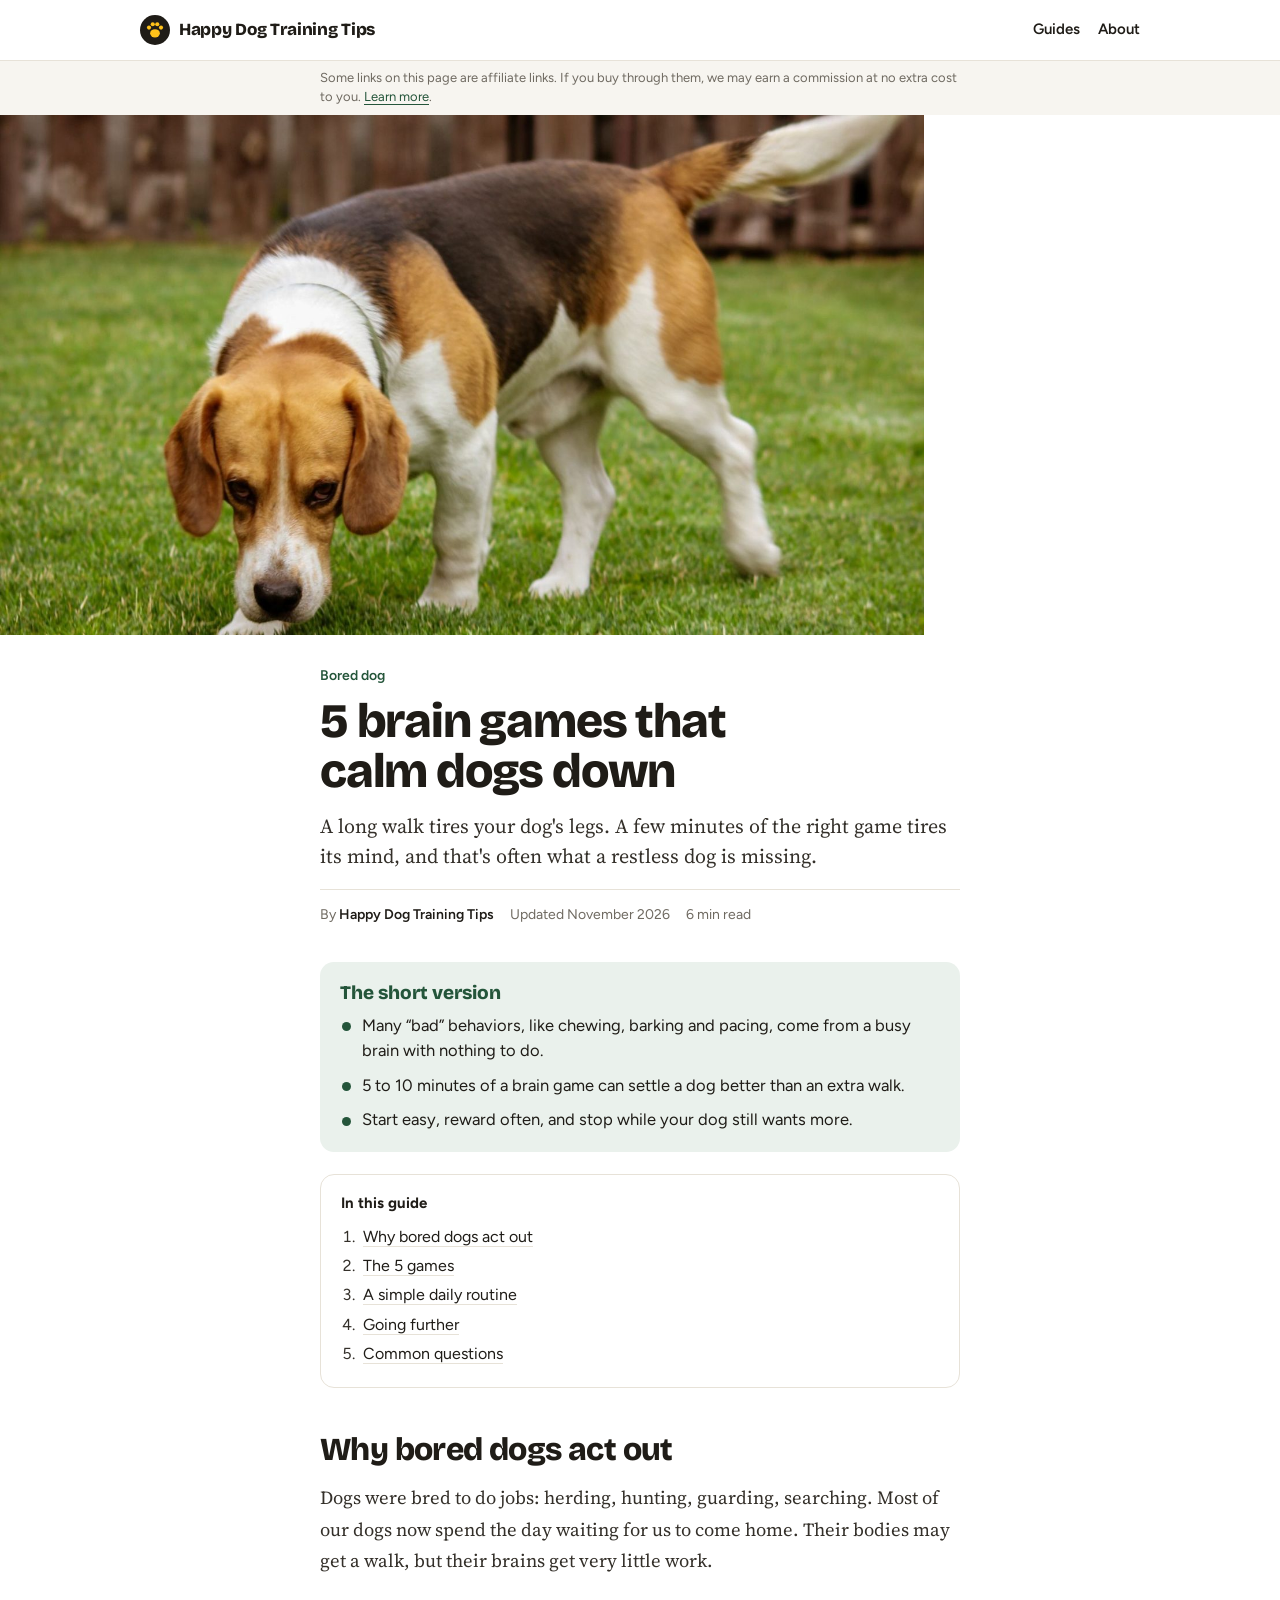
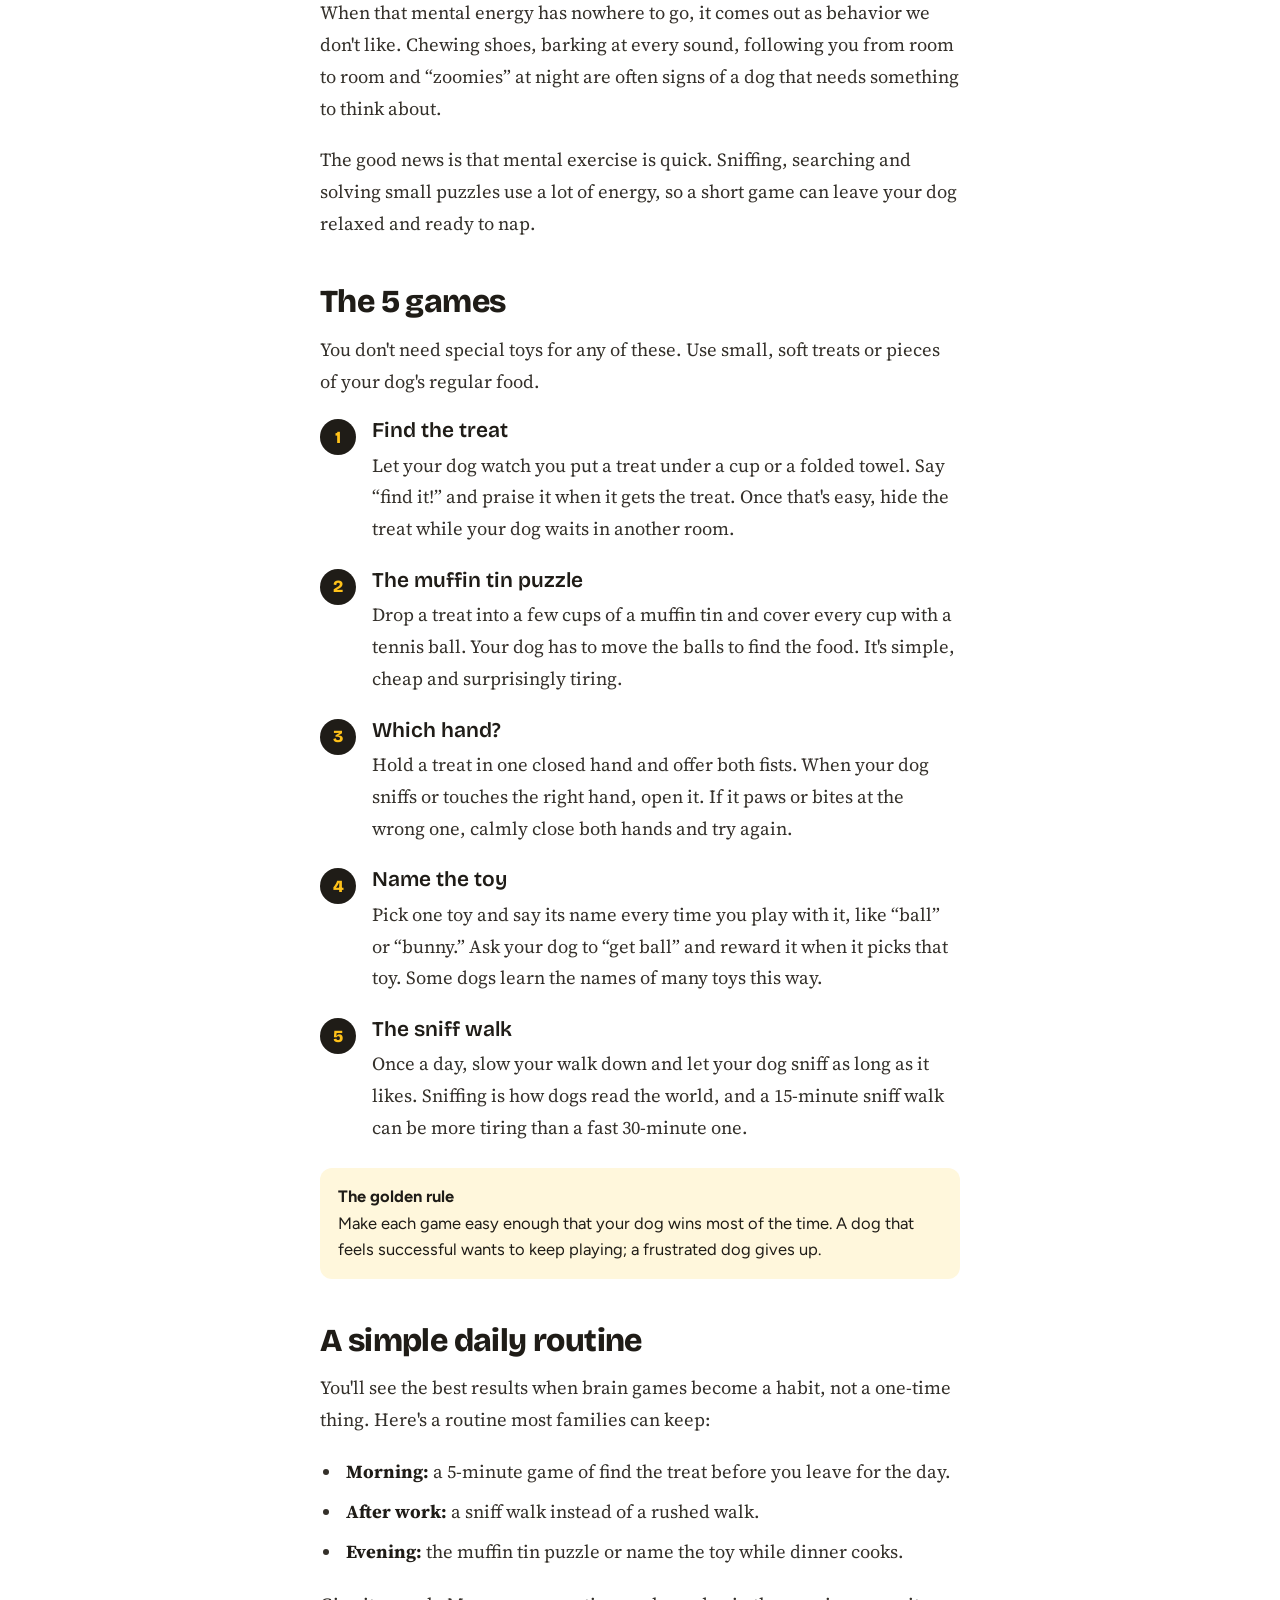
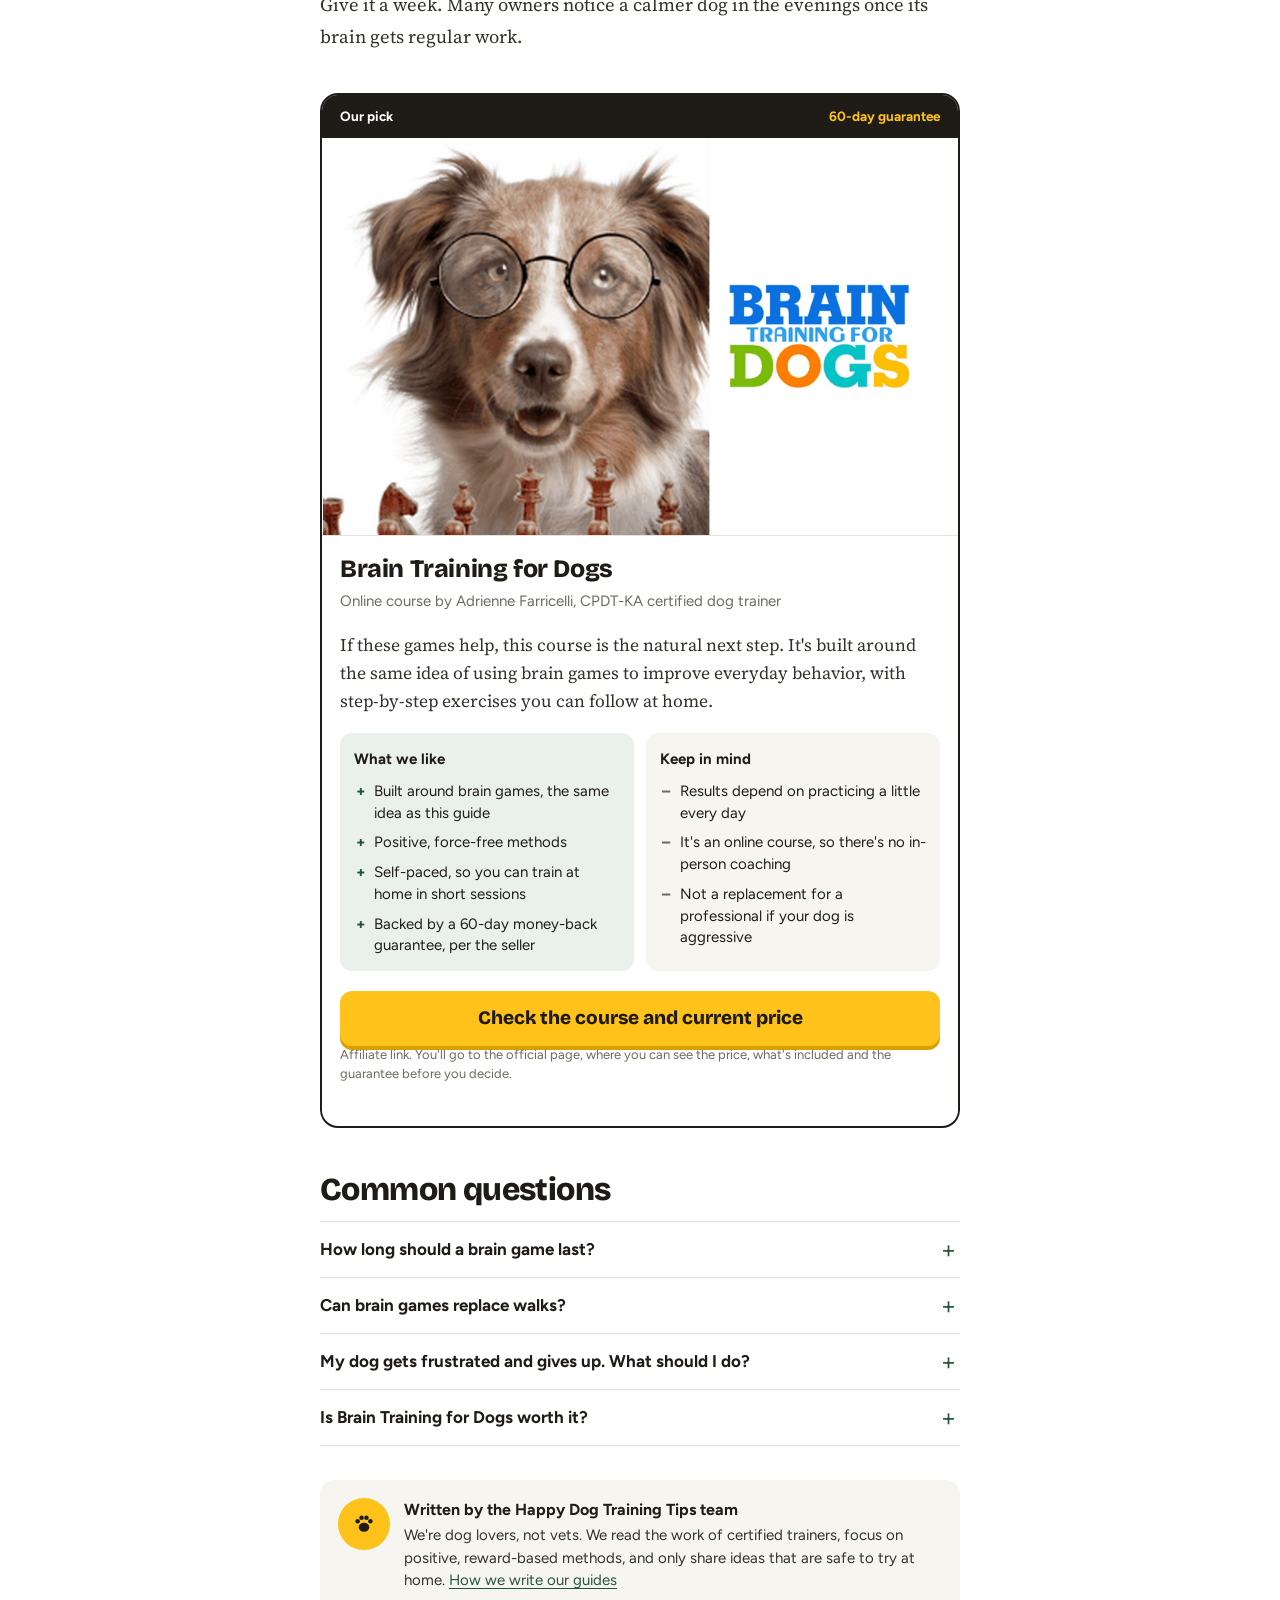
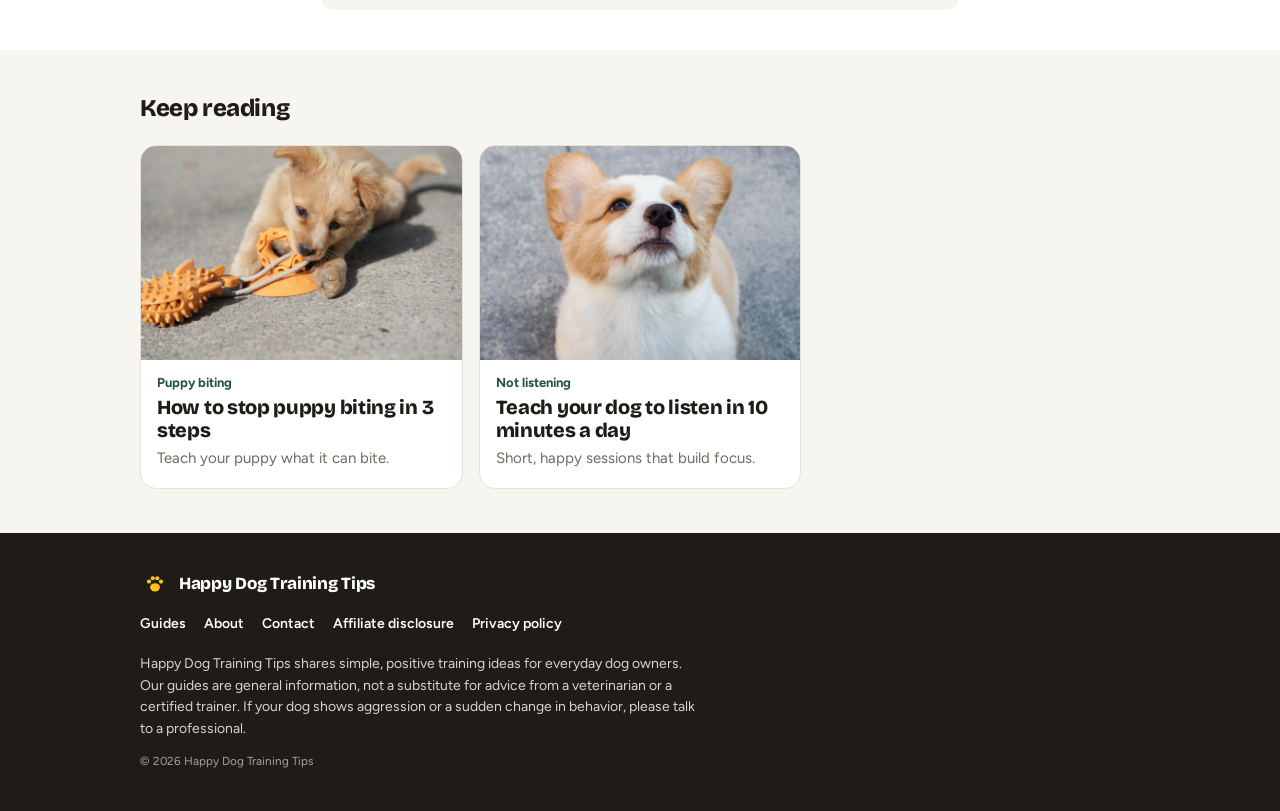
==== public/bored-dog.html @ 6b755941 "Site Happy Dog Training Tips: início, 3 guias e páginas de confiança Co-Authored-By: Claude Opus 5.5" ====
<!DOCTYPE html>
<html lang="en">
<head>
<meta charset="UTF-8">
<meta name="viewport" content="width=device-width, initial-scale=1.0">
<title>5 Brain Games That Calm Dogs Down (Easy, at Home) | Happy Dog Training Tips</title>
<meta name="description" content="Is your dog bored, restless or destructive? Try these 5 easy brain games that tire your dog's mind and help it settle down at home.">
<meta property="og:title" content="5 Brain Games That Calm Dogs Down (Easy, at Home) | Happy Dog Training Tips">
<meta property="og:description" content="Is your dog bored, restless or destructive? Try these 5 easy brain games that tire your dog's mind and help it settle down at home.">
<meta property="og:type" content="article">
<meta name="theme-color" content="#FFFFFF">
<link rel="icon" href="data:image/svg+xml,<svg viewBox='0 0 32 32' aria-hidden='true'><circle cx='16' cy='16' r='16' fill='%231F1C17'/><g fill='%23FFC21A'><ellipse cx='16' cy='19.5' rx='5.2' ry='4.4'/><circle cx='9.6' cy='13.4' r='2.2'/><circle cx='13.6' cy='9.8' r='2.2'/><circle cx='18.4' cy='9.8' r='2.2'/><circle cx='22.4' cy='13.4' r='2.2'/></g></svg>">
<link rel="preconnect" href="https://fonts.googleapis.com">
<link rel="preconnect" href="https://fonts.gstatic.com" crossorigin>
<link href="https://fonts.googleapis.com/css2?family=Bricolage+Grotesque:opsz,wght@12..96,600;12..96,800&family=Figtree:wght@400;600;700&family=Source+Serif+4:opsz,wght@8..60,400;8..60,600&display=swap" rel="stylesheet">
<link rel="stylesheet" href="css/style.css">
</head>
<body>
<header class="site-header">
  <div class="wide">
    <a class="logo" href="index.html"><svg viewBox="0 0 32 32" aria-hidden="true"><circle cx="16" cy="16" r="16" fill="#1F1C17"/><g fill="#FFC21A"><ellipse cx="16" cy="19.5" rx="5.2" ry="4.4"/><circle cx="9.6" cy="13.4" r="2.2"/><circle cx="13.6" cy="9.8" r="2.2"/><circle cx="18.4" cy="9.8" r="2.2"/><circle cx="22.4" cy="13.4" r="2.2"/></g></svg><span>Happy Dog Training Tips</span></a>
    <nav class="site-nav" aria-label="Main"><a href="index.html">Guides</a><a href="about.html" class="hide-sm">About</a></nav>
  </div>
</header>
<div class="disclosure"><div class="wrap">Some links on this page are affiliate links. If you buy through them, we may earn a commission at no extra cost to you. <a href="disclosure.html">Learn more</a>.</div></div>
<main>
<div class="photo photo-hero"><img src="img/bored-dog.jpg" alt="A beagle sniffing the grass in a backyard" loading="lazy" onerror="this.remove()"></div>
<article class="wrap">
<div class="article-head">
<a class="crumb" href="index.html">Bored dog</a>
<h1>5 brain games that calm dogs down</h1>
<p class="dek">A long walk tires your dog's legs. A few minutes of the right game tires its mind, and that's often what a restless dog is missing.</p>
<div class="byline"><span>By <strong>Happy Dog Training Tips</strong></span><span>Updated November 2026</span><span>6 min read</span></div>
</div>
<div class="prose">
<section class="summary" aria-label="Quick answer"><h2>The short version</h2><ul><li>Many “bad” behaviors, like chewing, barking and pacing, come from a busy brain with nothing to do.</li><li>5 to 10 minutes of a brain game can settle a dog better than an extra walk.</li><li>Start easy, reward often, and stop while your dog still wants more.</li></ul></section>
<nav class="toc" aria-label="In this guide"><p>In this guide</p><ol><li><a href="#why">Why bored dogs act out</a></li><li><a href="#games">The 5 games</a></li><li><a href="#routine">A simple daily routine</a></li><li><a href="#our-pick">Going further</a></li><li><a href="#faq">Common questions</a></li></ol></nav>
<h2 id="why">Why bored dogs act out</h2>
<p>Dogs were bred to do jobs: herding, hunting, guarding, searching. Most of our dogs now spend the day waiting for us to come home. Their bodies may get a walk, but their brains get very little work.</p>
<p>When that mental energy has nowhere to go, it comes out as behavior we don't like. Chewing shoes, barking at every sound, following you from room to room and “zoomies” at night are often signs of a dog that needs something to think about.</p>
<p>The good news is that mental exercise is quick. Sniffing, searching and solving small puzzles use a lot of energy, so a short game can leave your dog relaxed and ready to nap.</p>

<h2 id="games">The 5 games</h2>
<p>You don't need special toys for any of these. Use small, soft treats or pieces of your dog's regular food.</p>
<ol class="steps">
<li><h3>Find the treat</h3><p>Let your dog watch you put a treat under a cup or a folded towel. Say “find it!” and praise it when it gets the treat. Once that's easy, hide the treat while your dog waits in another room.</p></li>
<li><h3>The muffin tin puzzle</h3><p>Drop a treat into a few cups of a muffin tin and cover every cup with a tennis ball. Your dog has to move the balls to find the food. It's simple, cheap and surprisingly tiring.</p></li>
<li><h3>Which hand?</h3><p>Hold a treat in one closed hand and offer both fists. When your dog sniffs or touches the right hand, open it. If it paws or bites at the wrong one, calmly close both hands and try again.</p></li>
<li><h3>Name the toy</h3><p>Pick one toy and say its name every time you play with it, like “ball” or “bunny.” Ask your dog to “get ball” and reward it when it picks that toy. Some dogs learn the names of many toys this way.</p></li>
<li><h3>The sniff walk</h3><p>Once a day, slow your walk down and let your dog sniff as long as it likes. Sniffing is how dogs read the world, and a 15-minute sniff walk can be more tiring than a fast 30-minute one.</p></li>
</ol>
<p class="callout"><strong>The golden rule</strong>Make each game easy enough that your dog wins most of the time. A dog that feels successful wants to keep playing; a frustrated dog gives up.</p>

<h2 id="routine">A simple daily routine</h2>
<p>You'll see the best results when brain games become a habit, not a one-time thing. Here's a routine most families can keep:</p>
<ul>
<li><strong>Morning:</strong> a 5-minute game of find the treat before you leave for the day.</li>
<li><strong>After work:</strong> a sniff walk instead of a rushed walk.</li>
<li><strong>Evening:</strong> the muffin tin puzzle or name the toy while dinner cooks.</li>
</ul>
<p>Give it a week. Many owners notice a calmer dog in the evenings once its brain gets regular work.</p>
<section class="pick" id="our-pick" aria-labelledby="pick-title">
  <div class="pick-top"><span>Our pick</span><span>60-day guarantee</span></div>
  <div class="photo"><img src="img/course.jpg" alt="Brain Training for Dogs online course" loading="lazy" onerror="this.remove()"></div>
  <div class="pick-body">
    <h3 id="pick-title">Brain Training for Dogs</h3>
    <p class="by">Online course by Adrienne Farricelli, CPDT-KA certified dog trainer</p>
    <p class="why">If these games help, this course is the natural next step. It's built around the same idea of using brain games to improve everyday behavior, with step-by-step exercises you can follow at home.</p>
    <div class="proscons">
      <div class="pros"><p>What we like</p><ul>
        <li>Built around brain games, the same idea as this guide</li>
        <li>Positive, force-free methods</li>
        <li>Self-paced, so you can train at home in short sessions</li>
        <li>Backed by a 60-day money-back guarantee, per the seller</li>
      </ul></div>
      <div class="cons"><p>Keep in mind</p><ul>
        <li>Results depend on practicing a little every day</li>
        <li>It's an online course, so there's no in-person coaching</li>
        <li>Not a replacement for a professional if your dog is aggressive</li>
      </ul></div>
    </div>
    <a class="btn" href="https://a57eedqi3d25ma1549mf35sd-j.hop.clickbank.net?tid=bored" rel="sponsored nofollow noopener" target="_blank">Check the course and current price</a>
    <p class="btn-note">Affiliate link. You'll go to the official page, where you can see the price, what's included and the guarantee before you decide.</p>
  </div>
</section>
<h2 id="faq">Common questions</h2>
<div class="faq"><details><summary>How long should a brain game last?</summary><div class="answer">Start with 5 minutes. Some dogs can happily play for 10 to 15 minutes, but it's always better to stop while your dog is still excited than to push until it loses interest.</div></details><details><summary>Can brain games replace walks?</summary><div class="answer">No. Dogs need both. Walks give physical exercise and time outside; brain games add the mental work many dogs are missing. Together they make a calmer, happier dog.</div></details><details><summary>My dog gets frustrated and gives up. What should I do?</summary><div class="answer">Make the game easier. Use a smellier treat, let your dog watch you hide it, or use fewer cups. Then add difficulty slowly, only when your dog is succeeding every time.</div></details><details><summary>Is Brain Training for Dogs worth it?</summary><div class="answer">If your dog enjoys these games and you'd like a structured plan, it can be a good fit. It's an online, self-paced course built on positive methods, and the seller offers a 60-day money-back guarantee. Check the official page for current details before you buy.</div></details></div>
<aside class="author">
  <div class="avatar"><svg viewBox="0 0 32 32" aria-hidden="true"><g fill="#1F1C17"><ellipse cx="16" cy="19.5" rx="5.6" ry="4.8"/><circle cx="9.2" cy="13" r="2.4"/><circle cx="13.4" cy="9.2" r="2.4"/><circle cx="18.6" cy="9.2" r="2.4"/><circle cx="22.8" cy="13" r="2.4"/></g></svg></div>
  <p><strong>Written by the Happy Dog Training Tips team</strong>We're dog lovers, not vets. We read the work of certified trainers, focus on positive, reward-based methods, and only share ideas that are safe to try at home. <a href="about.html">How we write our guides</a></p>
</aside>
</div>
</article>
<section class="related"><div class="wide"><h2>Keep reading</h2><div class="cards"><a class="card" href="puppy-biting.html"><div class="photo"><img src="img/puppy-biting.jpg" alt="A puppy chewing on a rubber toy" loading="lazy" onerror="this.remove()"></div><div class="card-body"><p class="topic">Puppy biting</p><h3>How to stop puppy biting in 3 steps</h3><p>Teach your puppy what it can bite.</p></div></a><a class="card" href="dog-listening.html"><div class="photo"><img src="img/dog-listening.jpg" alt="A corgi puppy looking up, paying attention" loading="lazy" onerror="this.remove()"></div><div class="card-body"><p class="topic">Not listening</p><h3>Teach your dog to listen in 10 minutes a day</h3><p>Short, happy sessions that build focus.</p></div></a></div></div></section>
</main>
<footer class="site-footer">
  <div class="wide">
    <a class="logo" href="index.html"><svg viewBox="0 0 32 32" aria-hidden="true"><circle cx="16" cy="16" r="16" fill="#1F1C17"/><g fill="#FFC21A"><ellipse cx="16" cy="19.5" rx="5.2" ry="4.4"/><circle cx="9.6" cy="13.4" r="2.2"/><circle cx="13.6" cy="9.8" r="2.2"/><circle cx="18.4" cy="9.8" r="2.2"/><circle cx="22.4" cy="13.4" r="2.2"/></g></svg><span>Happy Dog Training Tips</span></a>
    <nav aria-label="Footer">
      <a href="index.html">Guides</a><a href="about.html">About</a><a href="contact.html">Contact</a><a href="disclosure.html">Affiliate disclosure</a><a href="privacy.html">Privacy policy</a>
    </nav>
    <p>Happy Dog Training Tips shares simple, positive training ideas for everyday dog owners. Our guides are general information, not a substitute for advice from a veterinarian or a certified trainer. If your dog shows aggression or a sudden change in behavior, please talk to a professional.</p>
    <small>© 2026 Happy Dog Training Tips</small>
  </div>
</footer>
</body>
</html>
---- public/css/style.css ----
/* Happy Dog Training Tips — shared styles */
:root{
  --paper:#FFFFFF;
  --wash:#F7F5F0;
  --ink:#1F1C17;
  --body-ink:#34302A;
  --stone:#6F6A61;
  --line:#E7E2D8;
  --forest:#24553A;
  --forest-wash:#EAF1EC;
  --sun:#FFC21A;
  --sun-deep:#D9A100;
  --display:"Bricolage Grotesque",system-ui,sans-serif;
  --serif:"Source Serif 4",Georgia,"Times New Roman",serif;
  --sans:"Figtree",system-ui,-apple-system,"Segoe UI",Roboto,sans-serif;
}
*{box-sizing:border-box;margin:0;padding:0}
html{-webkit-text-size-adjust:100%;scroll-behavior:smooth;overflow-x:clip}
@media (prefers-reduced-motion:reduce){html{scroll-behavior:auto}}
body{overflow-x:clip;background:var(--paper);color:var(--ink);font-family:var(--sans);font-size:16px;line-height:1.55}
img{display:block;max-width:100%;height:auto}
a{color:var(--forest);text-underline-offset:3px}
:focus-visible{outline:3px solid var(--forest);outline-offset:3px;border-radius:4px}
.wrap{max-width:680px;margin:0 auto;padding-left:max(20px,env(safe-area-inset-left,0px));padding-right:max(20px,env(safe-area-inset-right,0px))}
.wide{max-width:1040px;margin:0 auto;padding-left:max(20px,env(safe-area-inset-left,0px));padding-right:max(20px,env(safe-area-inset-right,0px))}
.sr-only{position:absolute;width:1px;height:1px;overflow:hidden;clip:rect(0 0 0 0);white-space:nowrap}

/* ---------- Header ---------- */
.site-header{border-bottom:1px solid var(--line);background:var(--paper)}
.site-header .wide{display:flex;align-items:center;justify-content:space-between;gap:12px;min-height:60px}
.logo{display:flex;align-items:center;gap:9px;min-width:0;text-decoration:none;color:var(--ink);font-family:var(--display);font-weight:800;font-size:17px;letter-spacing:-.3px}
.logo span{white-space:nowrap;overflow:hidden;text-overflow:ellipsis;min-width:0}
.logo svg{width:30px;height:30px;flex:none}
.site-nav{display:flex;gap:18px;flex:none}
.site-nav a{color:var(--ink);text-decoration:none;font-weight:600;font-size:15px}
.site-nav a[aria-current="page"]{color:var(--forest)}
@media (max-width:420px){.site-nav{display:none}}

.disclosure{background:var(--wash);color:var(--stone);font-size:13px;line-height:1.45;padding:8px 0}

/* ---------- Photos ---------- */
.photo{background:#E9E4D9;overflow:hidden}
.photo img{width:100%;height:100%;object-fit:cover}
.photo-hero{aspect-ratio:4/3;max-height:520px}
@media (min-width:760px){.photo-hero{aspect-ratio:16/9}}
.credit{font-size:12px;color:var(--stone);padding:6px 20px 0;max-width:1040px;margin:0 auto}

/* ---------- Article ---------- */
.article-head{padding:28px 0 8px}
.crumb{font-size:14px;font-weight:600;color:var(--forest);text-decoration:none}
.article-head h1{font-family:var(--display);font-weight:800;font-size:clamp(32px,8.4vw,48px);line-height:1.04;letter-spacing:-1.2px;margin:10px 0 14px;text-wrap:balance}
.dek{font-family:var(--serif);font-size:20px;line-height:1.5;color:var(--body-ink);text-wrap:pretty}
.byline{display:flex;flex-wrap:wrap;gap:4px 16px;font-size:14px;color:var(--stone);margin:18px 0 0;padding-top:14px;border-top:1px solid var(--line)}
.byline strong{color:var(--ink);font-weight:600}

.prose{font-family:var(--serif);font-size:18.5px;line-height:1.72;color:var(--body-ink)}
.prose p{margin:0 0 20px}
.prose h2{font-family:var(--display);font-weight:800;color:var(--ink);font-size:clamp(26px,6.6vw,32px);line-height:1.12;letter-spacing:-.6px;margin:44px 0 14px;text-wrap:balance;scroll-margin-top:16px}
.prose h3{font-family:var(--display);font-weight:600;color:var(--ink);font-size:21px;line-height:1.25;margin:28px 0 8px}
.prose ul,.prose ol{margin:0 0 22px 1.2em}
.prose li{margin-bottom:8px;padding-left:4px}
.prose strong{color:var(--ink)}

/* Quick answer */
.summary{font-family:var(--sans);background:var(--forest-wash);border-radius:14px;padding:20px 20px 6px;margin:28px 0 8px}
.summary h2{font-family:var(--display);font-size:19px;font-weight:800;margin:0 0 10px;letter-spacing:0;color:var(--forest)}
.summary ul{list-style:none;margin:0 0 14px}
.summary li{font-size:16.5px;line-height:1.5;color:var(--ink);padding-left:22px;position:relative;margin-bottom:10px}
.summary li::before{content:"";position:absolute;left:2px;top:.55em;width:9px;height:9px;border-radius:50%;background:var(--forest)}

/* Table of contents */
.toc{font-family:var(--sans);border:1px solid var(--line);border-radius:14px;padding:16px 20px;margin:22px 0 10px}
.toc p{font-weight:700;font-size:15px;margin:0 0 8px;color:var(--ink)}
.toc ol{margin:0 0 4px 1.1em;font-size:16px;line-height:1.45}
.toc li{margin-bottom:6px}
.toc a{color:var(--ink);text-decoration:none;border-bottom:1px solid var(--line)}

/* Numbered method steps (real sequences only) */
.steps{list-style:none;margin:0 0 24px!important;counter-reset:step}
.steps>li{counter-increment:step;position:relative;padding:0 0 0 52px!important;margin-bottom:22px!important}
.steps>li::before{content:counter(step);position:absolute;left:0;top:2px;width:36px;height:36px;border-radius:50%;background:var(--ink);color:var(--sun);font-family:var(--display);font-weight:800;font-size:17px;display:grid;place-items:center}
.steps h3{margin:4px 0 6px}

/* Callout */
.callout{font-family:var(--sans);font-size:16.5px;line-height:1.55;color:var(--ink);background:#FFF7DC;border-radius:12px;padding:16px 18px;margin:6px 0 26px}
.callout strong{display:block;margin-bottom:2px}

/* ---------- Product pick ---------- */
.pick{font-family:var(--sans);border:2px solid var(--ink);border-radius:18px;overflow:hidden;margin:40px 0 30px;background:var(--paper)}
.pick-top{background:var(--ink);color:#fff;font-weight:700;font-size:13.5px;padding:10px 18px;display:flex;justify-content:space-between;align-items:center;gap:10px;white-space:nowrap}
.pick-top span:last-child{color:var(--sun)}
.pick .photo{aspect-ratio:16/10;background:#fff;border-bottom:1px solid var(--line)}
.pick .photo img{object-fit:contain}
.pick-body{padding:20px 18px 22px}
.pick h3{font-family:var(--display);font-weight:800;font-size:25px;line-height:1.1;letter-spacing:-.4px;margin:0 0 6px;color:var(--ink)}
.pick .by{font-size:15px;color:var(--stone);margin:0 0 16px}
.pick .why{font-family:var(--serif);font-size:17.5px;line-height:1.6;color:var(--body-ink);margin:0 0 18px}
.proscons{display:grid;gap:12px;margin:0 0 20px}
@media (min-width:560px){.proscons{grid-template-columns:1fr 1fr}}
.proscons div{border-radius:12px;padding:14px 14px 6px}
.pros{background:var(--forest-wash)}
.cons{background:var(--wash)}
.proscons p{font-weight:700;font-size:15px;margin:0 0 8px;color:var(--ink)}
.proscons ul{list-style:none;margin:0}
.proscons li{font-size:15px;line-height:1.45;padding-left:20px;position:relative;margin-bottom:8px;color:var(--ink)}
.pros li::before{content:"+";position:absolute;left:2px;font-weight:800;color:var(--forest)}
.cons li::before{content:"–";position:absolute;left:2px;font-weight:800;color:var(--stone)}
.btn{display:block;text-align:center;text-decoration:none;background:var(--sun);color:var(--ink);font-family:var(--display);font-weight:800;font-size:19px;line-height:1.2;padding:16px 18px;border-radius:12px;box-shadow:0 4px 0 var(--sun-deep);transition:transform .1s,box-shadow .1s}
.btn:active{transform:translateY(3px);box-shadow:0 1px 0 var(--sun-deep)}
.btn-note{font-size:13px;line-height:1.45;color:var(--stone);margin:18px 0 0}

/* Inline soft mention */
.soft{font-family:var(--sans);font-size:16px;line-height:1.5;border-left:3px solid var(--sun);padding:4px 0 4px 14px;margin:6px 0 26px;color:var(--ink)}

/* FAQ */
.faq{font-family:var(--sans);margin:8px 0 30px;border-top:1px solid var(--line)}
.faq details{border-bottom:1px solid var(--line)}
.faq summary{list-style:none;cursor:pointer;font-weight:700;font-size:17px;line-height:1.35;color:var(--ink);padding:16px 34px 16px 0;position:relative}
.faq summary::-webkit-details-marker{display:none}
.faq summary::after{content:"+";position:absolute;right:4px;top:12px;font-size:24px;font-weight:400;color:var(--forest)}
.faq details[open] summary::after{content:"–"}
.faq .answer{font-family:var(--serif);font-size:17px;line-height:1.65;color:var(--body-ink);padding:0 0 18px}

/* Author box */
.author{font-family:var(--sans);display:grid;grid-template-columns:52px 1fr;gap:14px;background:var(--wash);border-radius:14px;padding:18px;margin:34px 0 10px}
.author .avatar{width:52px;height:52px;border-radius:50%;background:var(--sun);display:grid;place-items:center}
.author .avatar svg{width:30px;height:30px}
.author p{font-size:15px;line-height:1.5;color:var(--body-ink);margin:0}
.author strong{display:block;color:var(--ink);font-size:16px;margin-bottom:2px}

/* Related */
.related{background:var(--wash);padding:40px 0 44px;margin-top:40px}
.related h2{font-family:var(--display);font-weight:800;font-size:24px;letter-spacing:-.4px;margin:0 0 18px}

/* ---------- Guide cards (home + related) ---------- */
.cards{display:grid;gap:16px}
@media (min-width:760px){.cards{grid-template-columns:repeat(3,1fr)}}
.card{display:block;text-decoration:none;color:var(--ink);background:var(--paper);border-radius:16px;overflow:hidden;border:1px solid var(--line)}
.card .photo{aspect-ratio:16/9}
@media (min-width:760px){.card .photo{aspect-ratio:3/2}}
.card-body{padding:14px 16px 18px}
.card .topic{font-size:13px;font-weight:700;color:var(--forest);margin:0 0 4px}
.card h3{font-family:var(--display);font-weight:800;font-size:20px;line-height:1.15;letter-spacing:-.3px;margin:0 0 6px}
.card p{font-size:15px;line-height:1.45;color:var(--stone);margin:0}

/* ---------- Home ---------- */
.home-hero{padding:30px 0 28px}
.home-hero h1{font-family:var(--display);font-weight:800;font-size:clamp(36px,10vw,60px);line-height:1;letter-spacing:-1.6px;margin:0 0 16px;text-wrap:balance}
.home-hero p{font-family:var(--serif);font-size:20px;line-height:1.5;color:var(--body-ink);max-width:34ch}
.home-section{padding:36px 0}
.home-section h2{font-family:var(--display);font-weight:800;font-size:26px;letter-spacing:-.5px;margin:0 0 18px}
.promise{display:grid;gap:14px;margin:0;list-style:none}
@media (min-width:760px){.promise{grid-template-columns:repeat(3,1fr)}}
.promise li{border-top:3px solid var(--ink);padding-top:12px}
.promise strong{display:block;font-family:var(--display);font-size:18px;margin-bottom:4px}
.promise span{font-size:15px;line-height:1.5;color:var(--stone)}

/* ---------- Simple pages ---------- */
.page{padding:32px 0 48px}
.page h1{font-family:var(--display);font-weight:800;font-size:clamp(32px,8vw,44px);line-height:1.05;letter-spacing:-1px;margin:0 0 18px}

/* ---------- Footer ---------- */
.site-footer{background:var(--ink);color:#D9D4CA;font-size:14px;line-height:1.55;padding:36px 0 40px}
.site-footer .logo{color:#fff;margin-bottom:14px}
.site-footer nav{display:flex;flex-wrap:wrap;gap:8px 18px;margin:0 0 18px}
.site-footer nav a{color:#fff;text-decoration:none;font-weight:600}
.site-footer p{margin:0 0 10px;max-width:62ch}
.site-footer small{color:#A9A398}
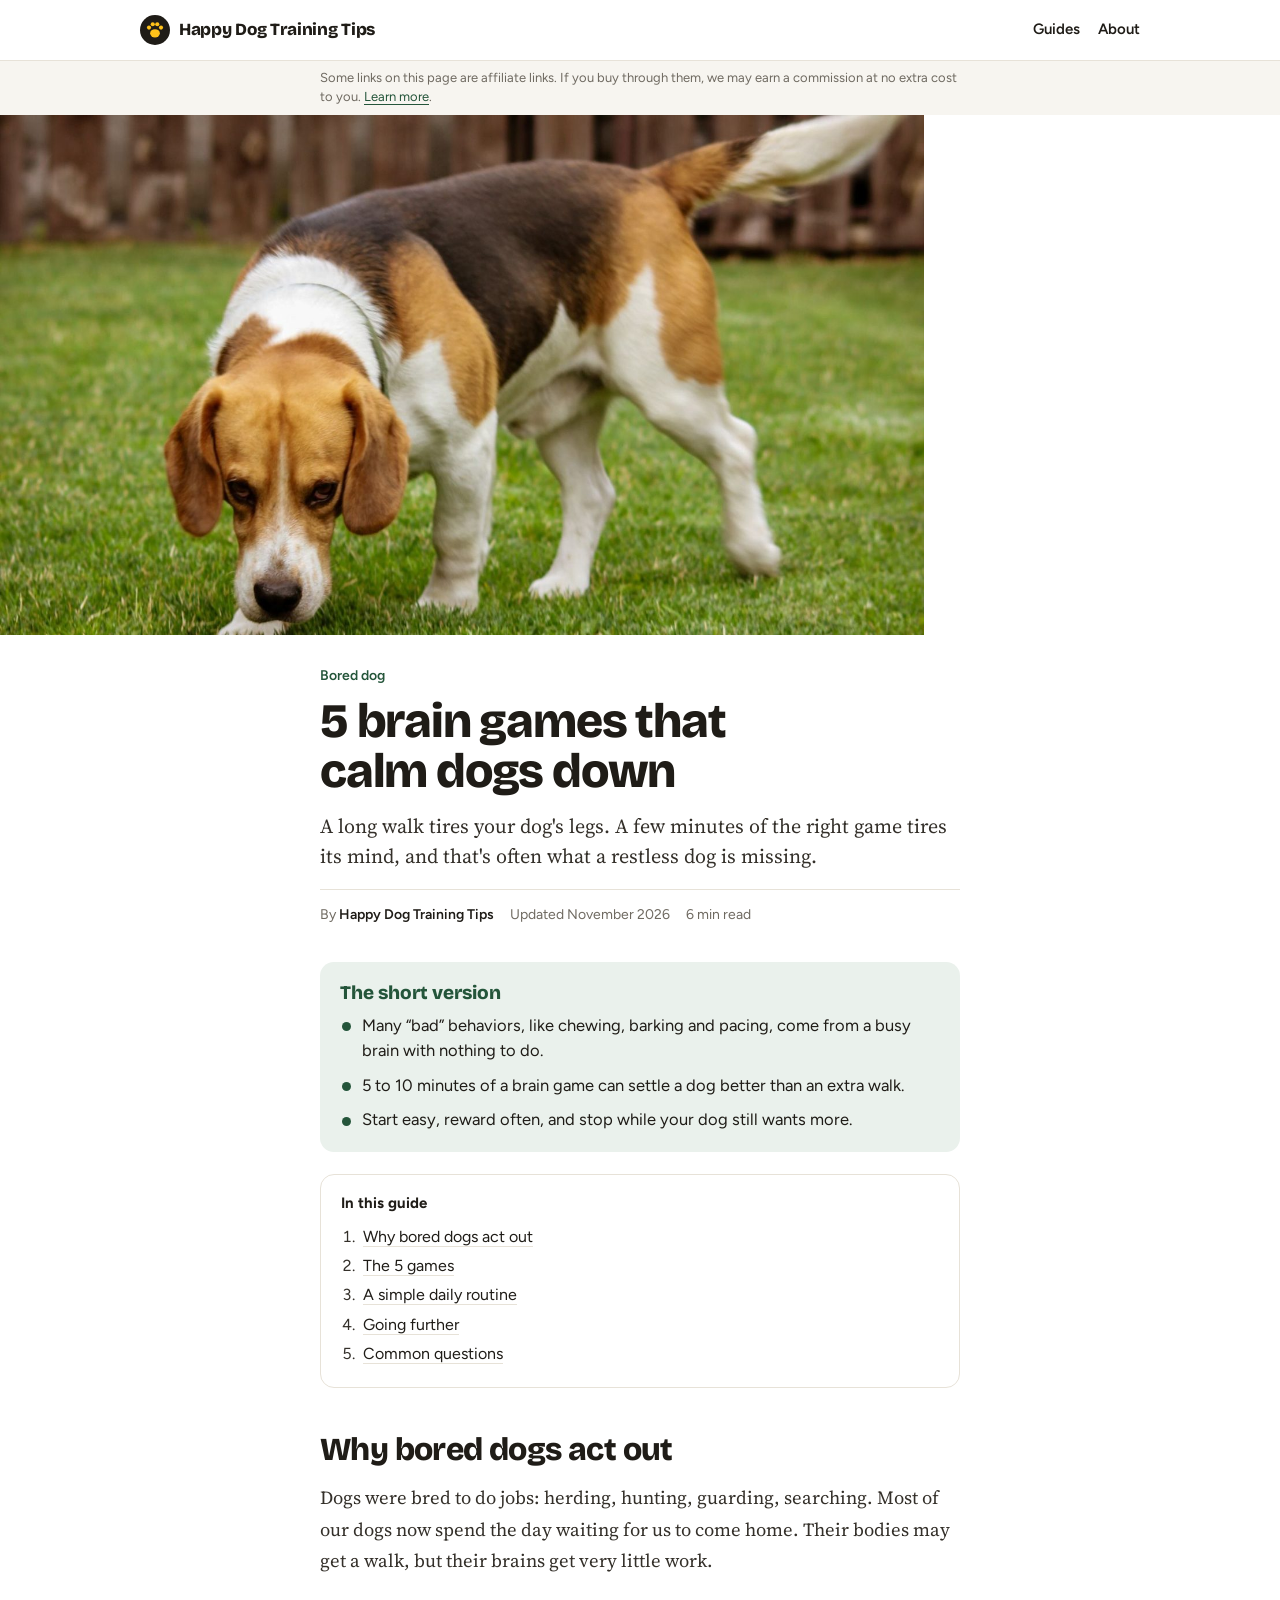
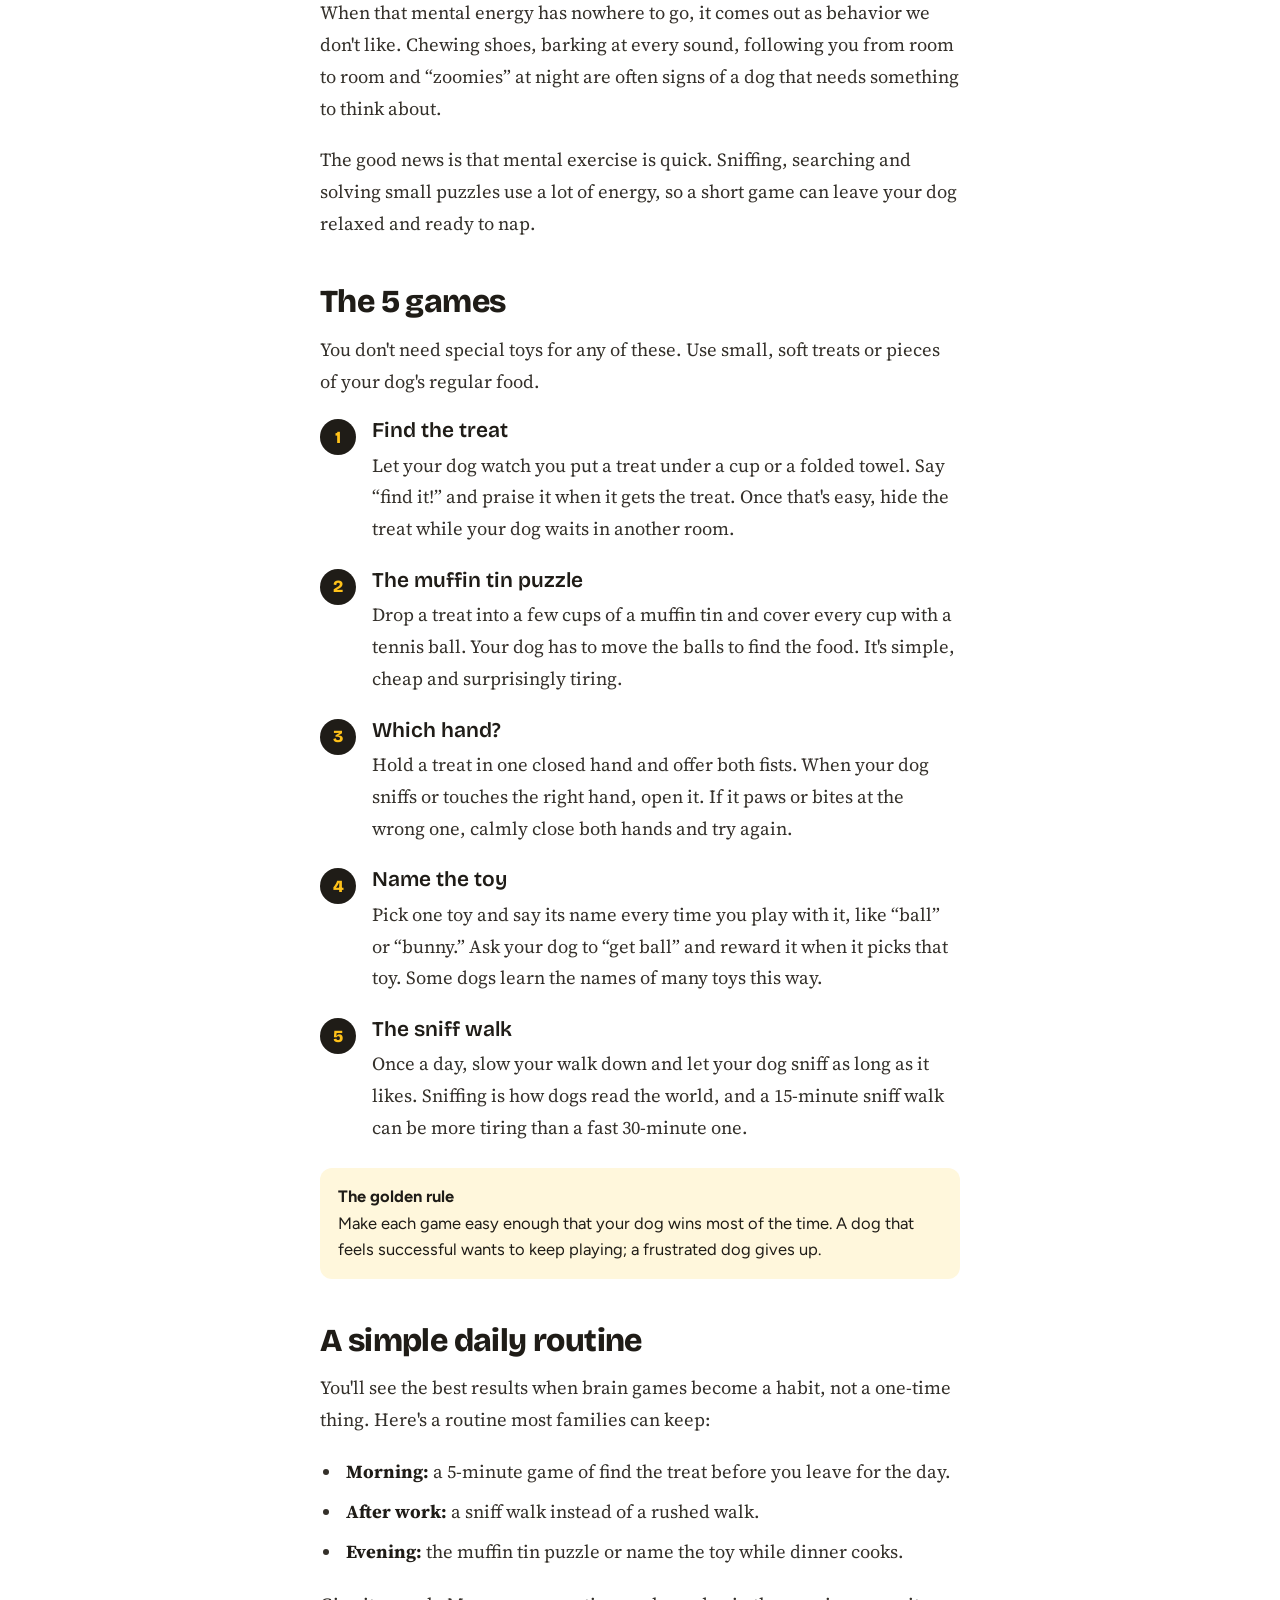
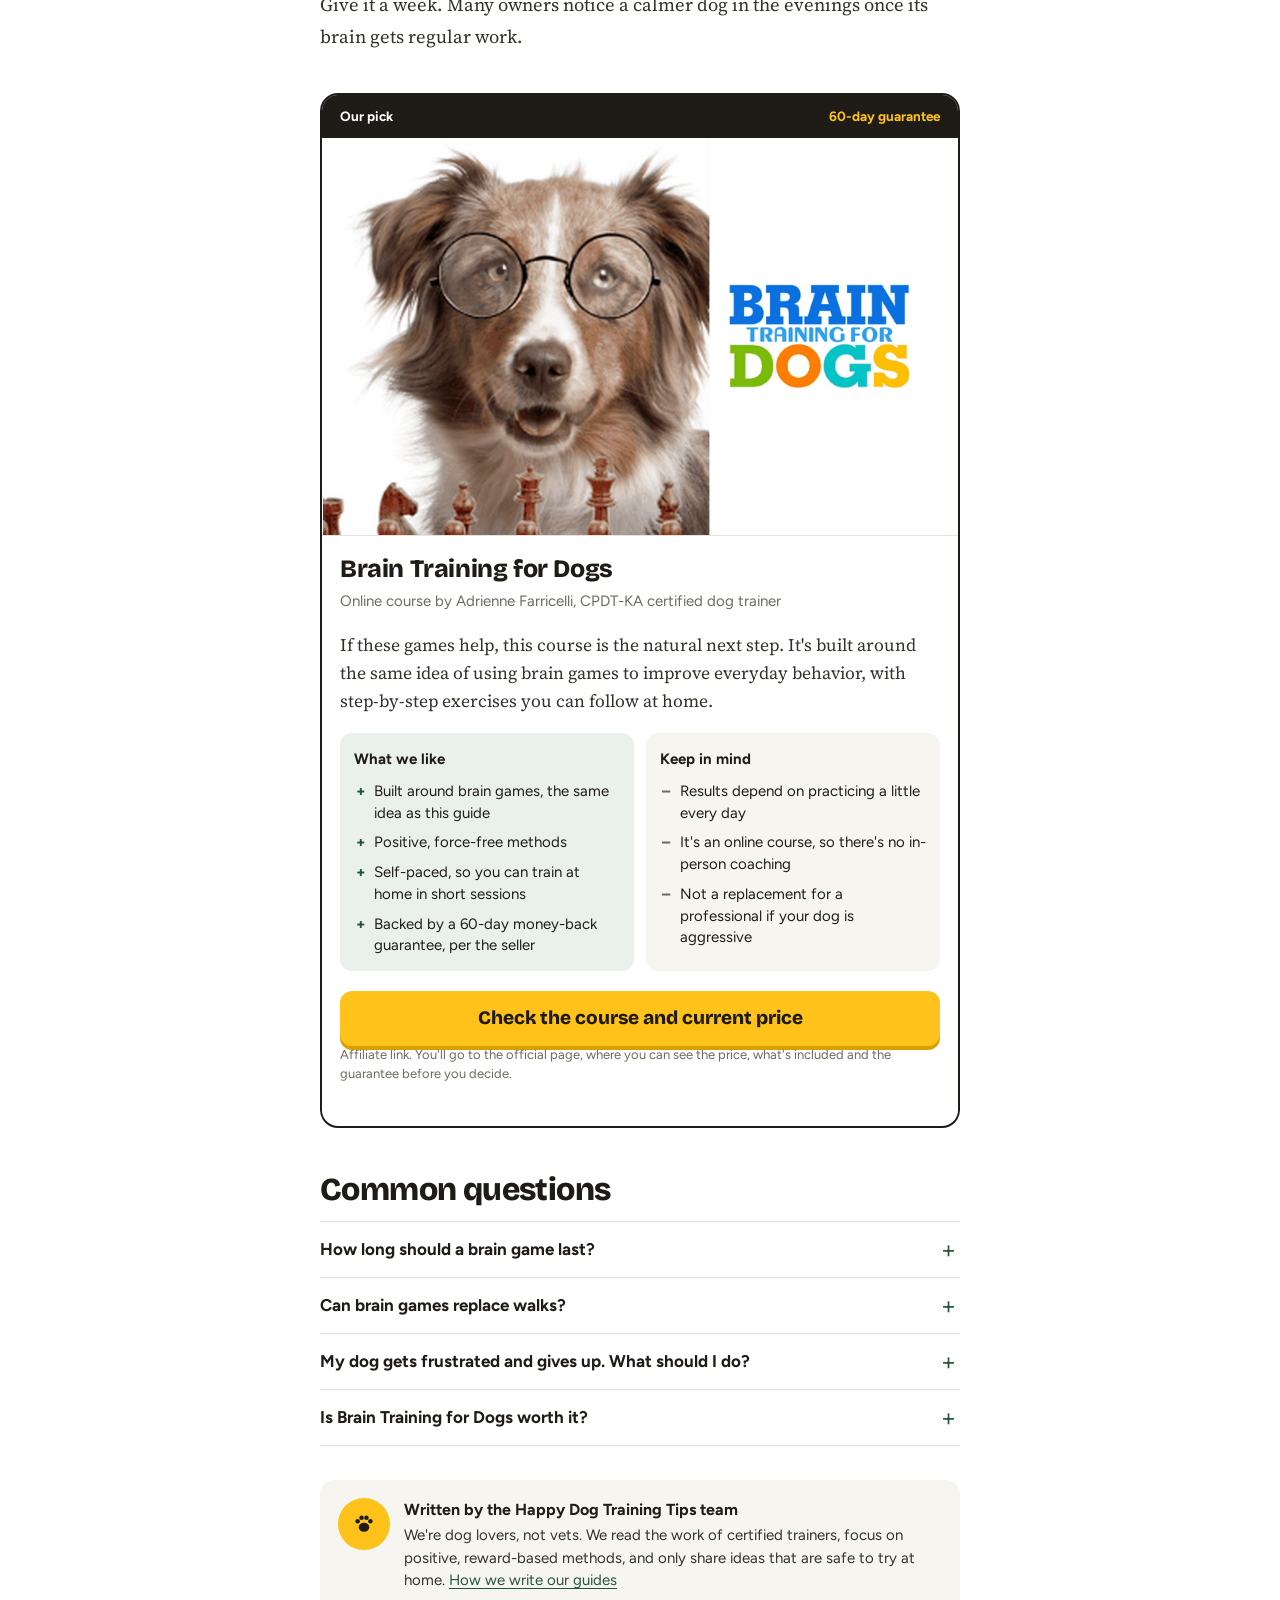
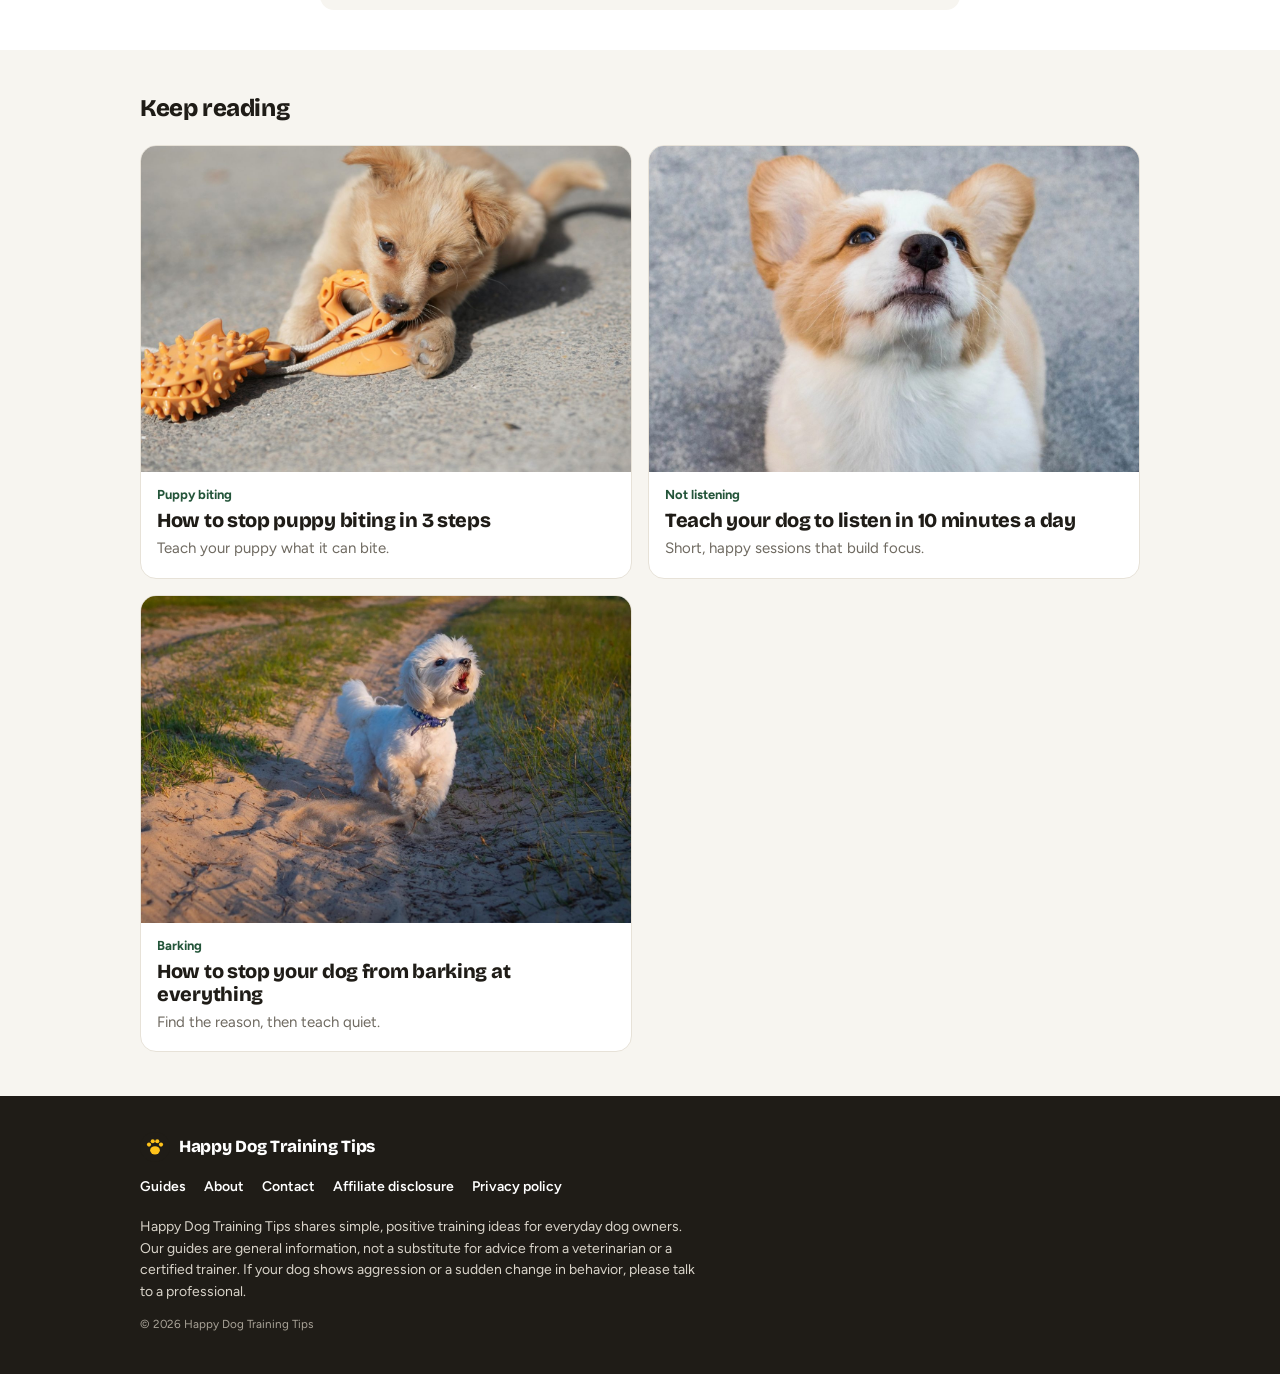
==== commit 68fb000b: "Adiciona o guia sobre latido (dog-barking) Co-Authored-By: Claude Opus 5.5 <noreply@anthropic.com> C" ====
--- a/public/bored-dog.html
+++ b/public/bored-dog.html
@@ -91,7 +91,7 @@
 </aside>
 </div>
 </article>
-<section class="related"><div class="wide"><h2>Keep reading</h2><div class="cards"><a class="card" href="puppy-biting.html"><div class="photo"><img src="img/puppy-biting.jpg" alt="A puppy chewing on a rubber toy" loading="lazy" onerror="this.remove()"></div><div class="card-body"><p class="topic">Puppy biting</p><h3>How to stop puppy biting in 3 steps</h3><p>Teach your puppy what it can bite.</p></div></a><a class="card" href="dog-listening.html"><div class="photo"><img src="img/dog-listening.jpg" alt="A corgi puppy looking up, paying attention" loading="lazy" onerror="this.remove()"></div><div class="card-body"><p class="topic">Not listening</p><h3>Teach your dog to listen in 10 minutes a day</h3><p>Short, happy sessions that build focus.</p></div></a></div></div></section>
+<section class="related"><div class="wide"><h2>Keep reading</h2><div class="cards"><a class="card" href="puppy-biting.html"><div class="photo"><img src="img/puppy-biting.jpg" alt="A puppy chewing on a rubber toy" loading="lazy" onerror="this.remove()"></div><div class="card-body"><p class="topic">Puppy biting</p><h3>How to stop puppy biting in 3 steps</h3><p>Teach your puppy what it can bite.</p></div></a><a class="card" href="dog-listening.html"><div class="photo"><img src="img/dog-listening.jpg" alt="A corgi puppy looking up, paying attention" loading="lazy" onerror="this.remove()"></div><div class="card-body"><p class="topic">Not listening</p><h3>Teach your dog to listen in 10 minutes a day</h3><p>Short, happy sessions that build focus.</p></div></a><a class="card" href="dog-barking.html"><div class="photo"><img src="img/dog-barking.jpg" alt="A small white dog barking on a sandy path" loading="lazy" onerror="this.remove()"></div><div class="card-body"><p class="topic">Barking</p><h3>How to stop your dog from barking at everything</h3><p>Find the reason, then teach quiet.</p></div></a></div></div></section>
 </main>
 <footer class="site-footer">
   <div class="wide">
--- a/public/css/style.css
+++ b/public/css/style.css
@@ -134,7 +134,7 @@
 
 /* ---------- Guide cards (home + related) ---------- */
 .cards{display:grid;gap:16px}
-@media (min-width:760px){.cards{grid-template-columns:repeat(3,1fr)}}
+@media (min-width:760px){.cards{grid-template-columns:repeat(2,1fr)}}
 .card{display:block;text-decoration:none;color:var(--ink);background:var(--paper);border-radius:16px;overflow:hidden;border:1px solid var(--line)}
 .card .photo{aspect-ratio:16/9}
 @media (min-width:760px){.card .photo{aspect-ratio:3/2}}
